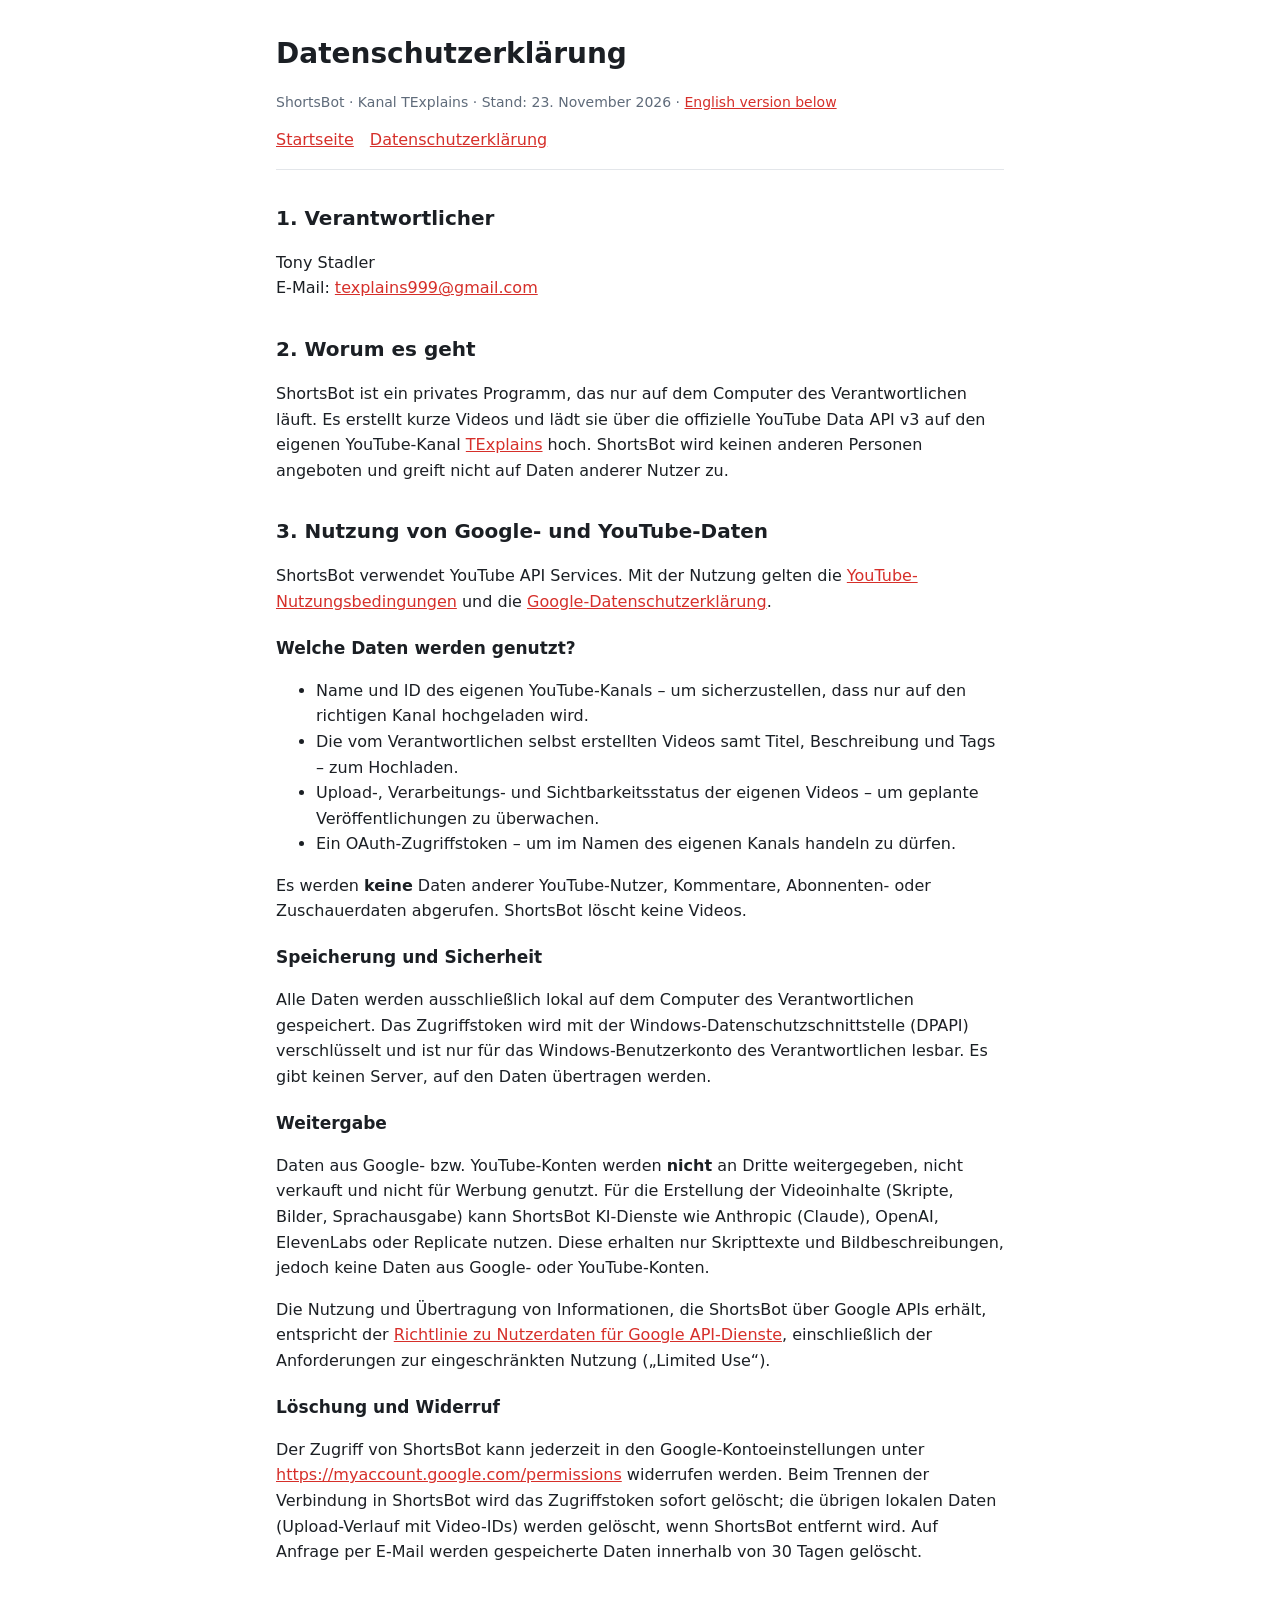
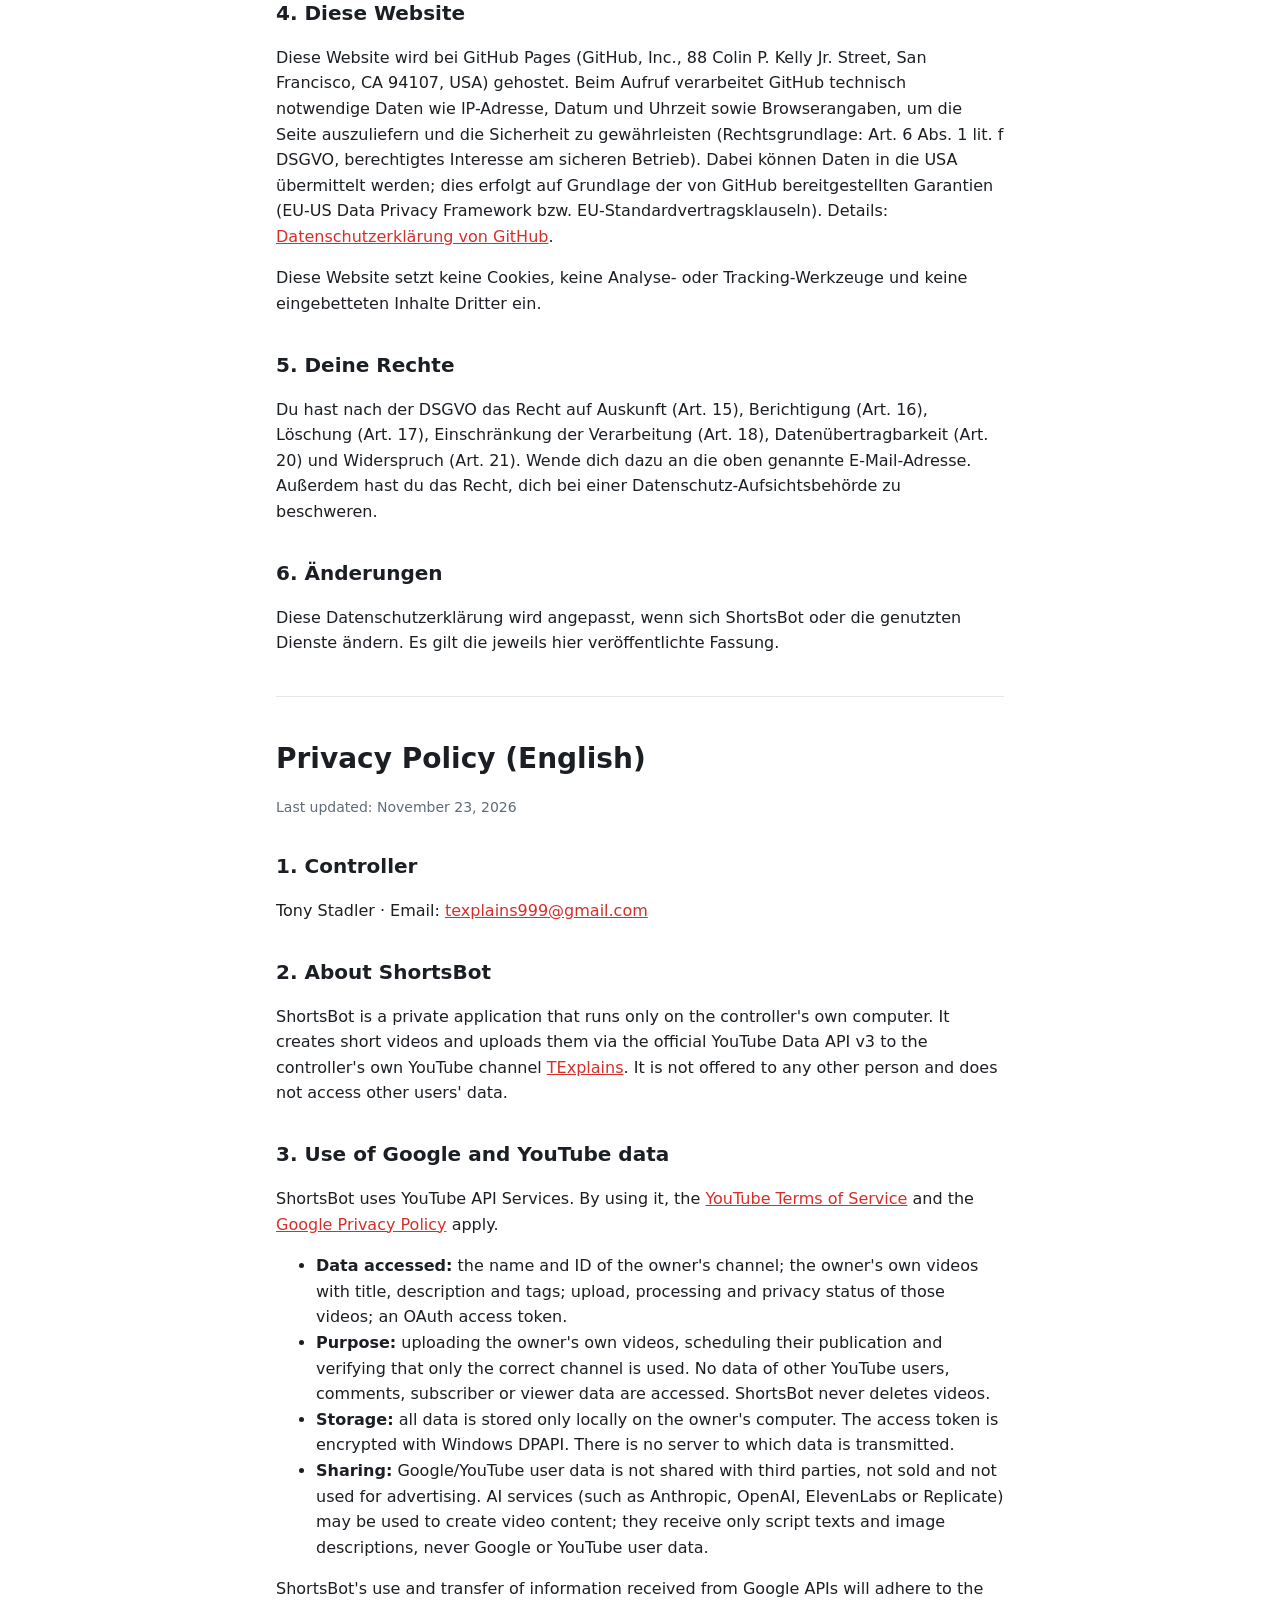
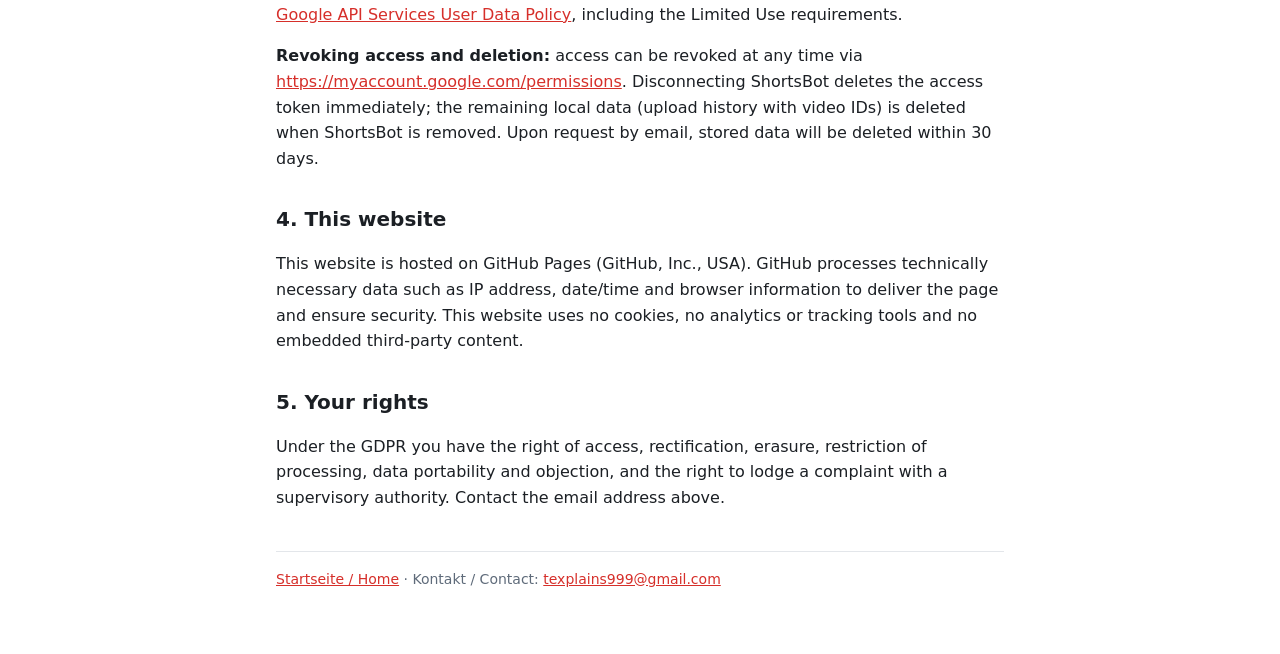
==== privacy.html @ b3c767a4 "Add files via upload" ====
<!doctype html>
<html lang="de">
<head>
<meta charset="utf-8">
<meta name="viewport" content="width=device-width, initial-scale=1">
<title>Datenschutzerklärung – ShortsBot</title>
<link rel="stylesheet" href="style.css">
</head>
<body>
<main>
  <header>
    <h1>Datenschutzerklärung</h1>
    <p class="muted">ShortsBot · Kanal TExplains · Stand: 23. November 2026 · <a href="#en">English version below</a></p>
    <nav><a href="index.html">Startseite</a><a href="privacy.html">Datenschutzerklärung</a></nav>
  </header>

  <h2>1. Verantwortlicher</h2>
  <p>Tony Stadler<br>
     E-Mail: <a href="mailto:texplains999@gmail.com">texplains999@gmail.com</a></p>

  <h2>2. Worum es geht</h2>
  <p>ShortsBot ist ein privates Programm, das nur auf dem Computer des Verantwortlichen läuft. Es erstellt kurze
     Videos und lädt sie über die offizielle YouTube Data API v3 auf den eigenen YouTube-Kanal
     <a href="https://www.youtube.com/channel/UC_Pf5hfETsshU-pBIk5iwBw">TExplains</a> hoch. ShortsBot wird keinen
     anderen Personen angeboten und greift nicht auf Daten anderer Nutzer zu.</p>

  <h2>3. Nutzung von Google- und YouTube-Daten</h2>
  <p>ShortsBot verwendet YouTube API Services. Mit der Nutzung gelten die
     <a href="https://www.youtube.com/t/terms">YouTube-Nutzungsbedingungen</a> und die
     <a href="https://policies.google.com/privacy">Google-Datenschutzerklärung</a>.</p>
  <h3>Welche Daten werden genutzt?</h3>
  <ul>
    <li>Name und ID des eigenen YouTube-Kanals – um sicherzustellen, dass nur auf den richtigen Kanal hochgeladen wird.</li>
    <li>Die vom Verantwortlichen selbst erstellten Videos samt Titel, Beschreibung und Tags – zum Hochladen.</li>
    <li>Upload-, Verarbeitungs- und Sichtbarkeitsstatus der eigenen Videos – um geplante Veröffentlichungen zu überwachen.</li>
    <li>Ein OAuth-Zugriffstoken – um im Namen des eigenen Kanals handeln zu dürfen.</li>
  </ul>
  <p>Es werden <strong>keine</strong> Daten anderer YouTube-Nutzer, Kommentare, Abonnenten- oder Zuschauerdaten
     abgerufen. ShortsBot löscht keine Videos.</p>
  <h3>Speicherung und Sicherheit</h3>
  <p>Alle Daten werden ausschließlich lokal auf dem Computer des Verantwortlichen gespeichert. Das Zugriffstoken
     wird mit der Windows-Datenschutzschnittstelle (DPAPI) verschlüsselt und ist nur für das Windows-Benutzerkonto
     des Verantwortlichen lesbar. Es gibt keinen Server, auf den Daten übertragen werden.</p>
  <h3>Weitergabe</h3>
  <p>Daten aus Google- bzw. YouTube-Konten werden <strong>nicht</strong> an Dritte weitergegeben, nicht verkauft
     und nicht für Werbung genutzt. Für die Erstellung der Videoinhalte (Skripte, Bilder, Sprachausgabe) kann
     ShortsBot KI-Dienste wie Anthropic (Claude), OpenAI, ElevenLabs oder Replicate nutzen. Diese erhalten nur
     Skripttexte und Bildbeschreibungen, jedoch keine Daten aus Google- oder YouTube-Konten.</p>
  <p>Die Nutzung und Übertragung von Informationen, die ShortsBot über Google APIs erhält, entspricht der
     <a href="https://developers.google.com/terms/api-services-user-data-policy">Richtlinie zu Nutzerdaten für
     Google API-Dienste</a>, einschließlich der Anforderungen zur eingeschränkten Nutzung („Limited Use“).</p>
  <h3>Löschung und Widerruf</h3>
  <p>Der Zugriff von ShortsBot kann jederzeit in den Google-Kontoeinstellungen unter
     <a href="https://myaccount.google.com/permissions">https://myaccount.google.com/permissions</a> widerrufen
     werden. Beim Trennen der Verbindung in ShortsBot wird das Zugriffstoken sofort gelöscht; die übrigen lokalen
     Daten (Upload-Verlauf mit Video-IDs) werden gelöscht, wenn ShortsBot entfernt wird. Auf Anfrage per E-Mail
     werden gespeicherte Daten innerhalb von 30 Tagen gelöscht.</p>

  <h2>4. Diese Website</h2>
  <p>Diese Website wird bei GitHub Pages (GitHub, Inc., 88 Colin P. Kelly Jr. Street, San Francisco, CA 94107, USA)
     gehostet. Beim Aufruf verarbeitet GitHub technisch notwendige Daten wie IP-Adresse, Datum und Uhrzeit sowie
     Browserangaben, um die Seite auszuliefern und die Sicherheit zu gewährleisten (Rechtsgrundlage: Art. 6 Abs. 1
     lit. f DSGVO, berechtigtes Interesse am sicheren Betrieb). Dabei können Daten in die USA übermittelt werden;
     dies erfolgt auf Grundlage der von GitHub bereitgestellten Garantien (EU-US Data Privacy Framework bzw.
     EU-Standardvertragsklauseln). Details:
     <a href="https://docs.github.com/de/site-policy/privacy-policies/github-general-privacy-statement">Datenschutzerklärung von GitHub</a>.</p>
  <p>Diese Website setzt keine Cookies, keine Analyse- oder Tracking-Werkzeuge und keine eingebetteten Inhalte Dritter ein.</p>

  <h2>5. Deine Rechte</h2>
  <p>Du hast nach der DSGVO das Recht auf Auskunft (Art. 15), Berichtigung (Art. 16), Löschung (Art. 17),
     Einschränkung der Verarbeitung (Art. 18), Datenübertragbarkeit (Art. 20) und Widerspruch (Art. 21).
     Wende dich dazu an die oben genannte E-Mail-Adresse. Außerdem hast du das Recht, dich bei einer
     Datenschutz-Aufsichtsbehörde zu beschweren.</p>

  <h2>6. Änderungen</h2>
  <p>Diese Datenschutzerklärung wird angepasst, wenn sich ShortsBot oder die genutzten Dienste ändern.
     Es gilt die jeweils hier veröffentlichte Fassung.</p>

  <hr>

  <section id="en" lang="en">
  <h1>Privacy Policy (English)</h1>
  <p class="muted">Last updated: November 23, 2026</p>

  <h2>1. Controller</h2>
  <p>Tony Stadler · Email: <a href="mailto:texplains999@gmail.com">texplains999@gmail.com</a></p>

  <h2>2. About ShortsBot</h2>
  <p>ShortsBot is a private application that runs only on the controller's own computer. It creates short videos and
     uploads them via the official YouTube Data API v3 to the controller's own YouTube channel
     <a href="https://www.youtube.com/channel/UC_Pf5hfETsshU-pBIk5iwBw">TExplains</a>. It is not offered to any other
     person and does not access other users' data.</p>

  <h2>3. Use of Google and YouTube data</h2>
  <p>ShortsBot uses YouTube API Services. By using it, the
     <a href="https://www.youtube.com/t/terms">YouTube Terms of Service</a> and the
     <a href="https://policies.google.com/privacy">Google Privacy Policy</a> apply.</p>
  <ul>
    <li><strong>Data accessed:</strong> the name and ID of the owner's channel; the owner's own videos with title,
        description and tags; upload, processing and privacy status of those videos; an OAuth access token.</li>
    <li><strong>Purpose:</strong> uploading the owner's own videos, scheduling their publication and verifying that
        only the correct channel is used. No data of other YouTube users, comments, subscriber or viewer data are
        accessed. ShortsBot never deletes videos.</li>
    <li><strong>Storage:</strong> all data is stored only locally on the owner's computer. The access token is
        encrypted with Windows DPAPI. There is no server to which data is transmitted.</li>
    <li><strong>Sharing:</strong> Google/YouTube user data is not shared with third parties, not sold and not used
        for advertising. AI services (such as Anthropic, OpenAI, ElevenLabs or Replicate) may be used to create
        video content; they receive only script texts and image descriptions, never Google or YouTube user data.</li>
  </ul>
  <p>ShortsBot's use and transfer of information received from Google APIs will adhere to the
     <a href="https://developers.google.com/terms/api-services-user-data-policy">Google API Services User Data
     Policy</a>, including the Limited Use requirements.</p>
  <p><strong>Revoking access and deletion:</strong> access can be revoked at any time via
     <a href="https://myaccount.google.com/permissions">https://myaccount.google.com/permissions</a>. Disconnecting
     ShortsBot deletes the access token immediately; the remaining local data (upload history with video IDs) is
     deleted when ShortsBot is removed. Upon request by email, stored data will be deleted within 30 days.</p>

  <h2>4. This website</h2>
  <p>This website is hosted on GitHub Pages (GitHub, Inc., USA). GitHub processes technically necessary data such as
     IP address, date/time and browser information to deliver the page and ensure security. This website uses no
     cookies, no analytics or tracking tools and no embedded third-party content.</p>

  <h2>5. Your rights</h2>
  <p>Under the GDPR you have the right of access, rectification, erasure, restriction of processing, data portability
     and objection, and the right to lodge a complaint with a supervisory authority. Contact the email address above.</p>
  </section>

  <footer>
    <a href="index.html">Startseite / Home</a> · Kontakt / Contact: <a href="mailto:texplains999@gmail.com">texplains999@gmail.com</a>
  </footer>
</main>
</body>
</html>
---- style.css ----
:root { --bg:#ffffff; --text:#1b1f24; --muted:#5f6b7a; --line:#e3e6ea; --accent:#d62f2a; }
@media (prefers-color-scheme: dark) { :root { --bg:#121519; --text:#e8eaed; --muted:#9aa4b1; --line:#2b3139; } }
* { box-sizing: border-box; }
body { margin:0; background:var(--bg); color:var(--text); font:16px/1.6 "Segoe UI", system-ui, -apple-system, sans-serif; }
main { max-width: 760px; margin: 0 auto; padding: 32px 16px 64px; }
header { border-bottom:1px solid var(--line); padding-bottom:16px; margin-bottom:24px; }
h1 { font-size: 28px; margin: 0 0 4px; }
h2 { font-size: 20px; margin: 32px 0 8px; }
h3 { font-size: 17px; margin: 20px 0 6px; }
p, li { color: var(--text); }
.muted { color: var(--muted); font-size: 14px; }
a { color: var(--accent); }
nav a { margin-right: 16px; }
footer { border-top:1px solid var(--line); margin-top:40px; padding-top:16px; font-size:14px; color:var(--muted); }
hr { border:0; border-top:1px solid var(--line); margin:40px 0; }
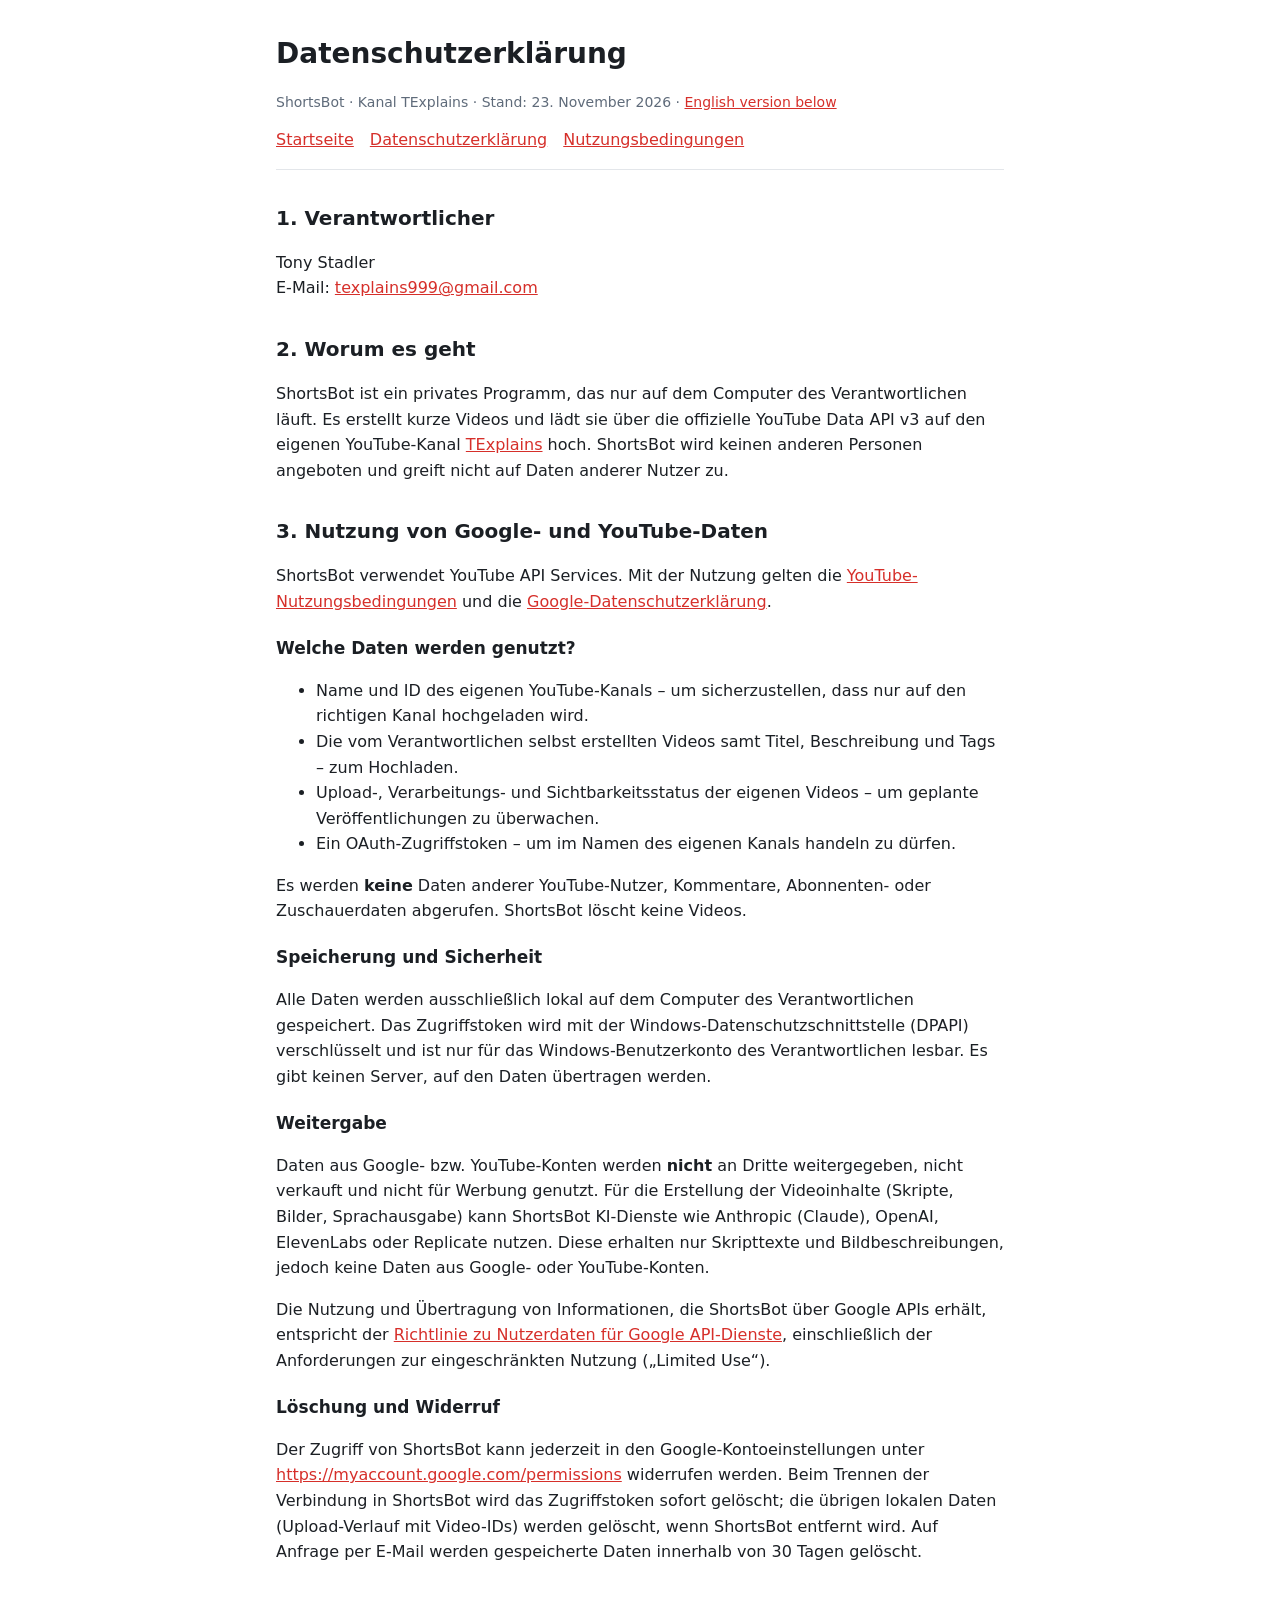
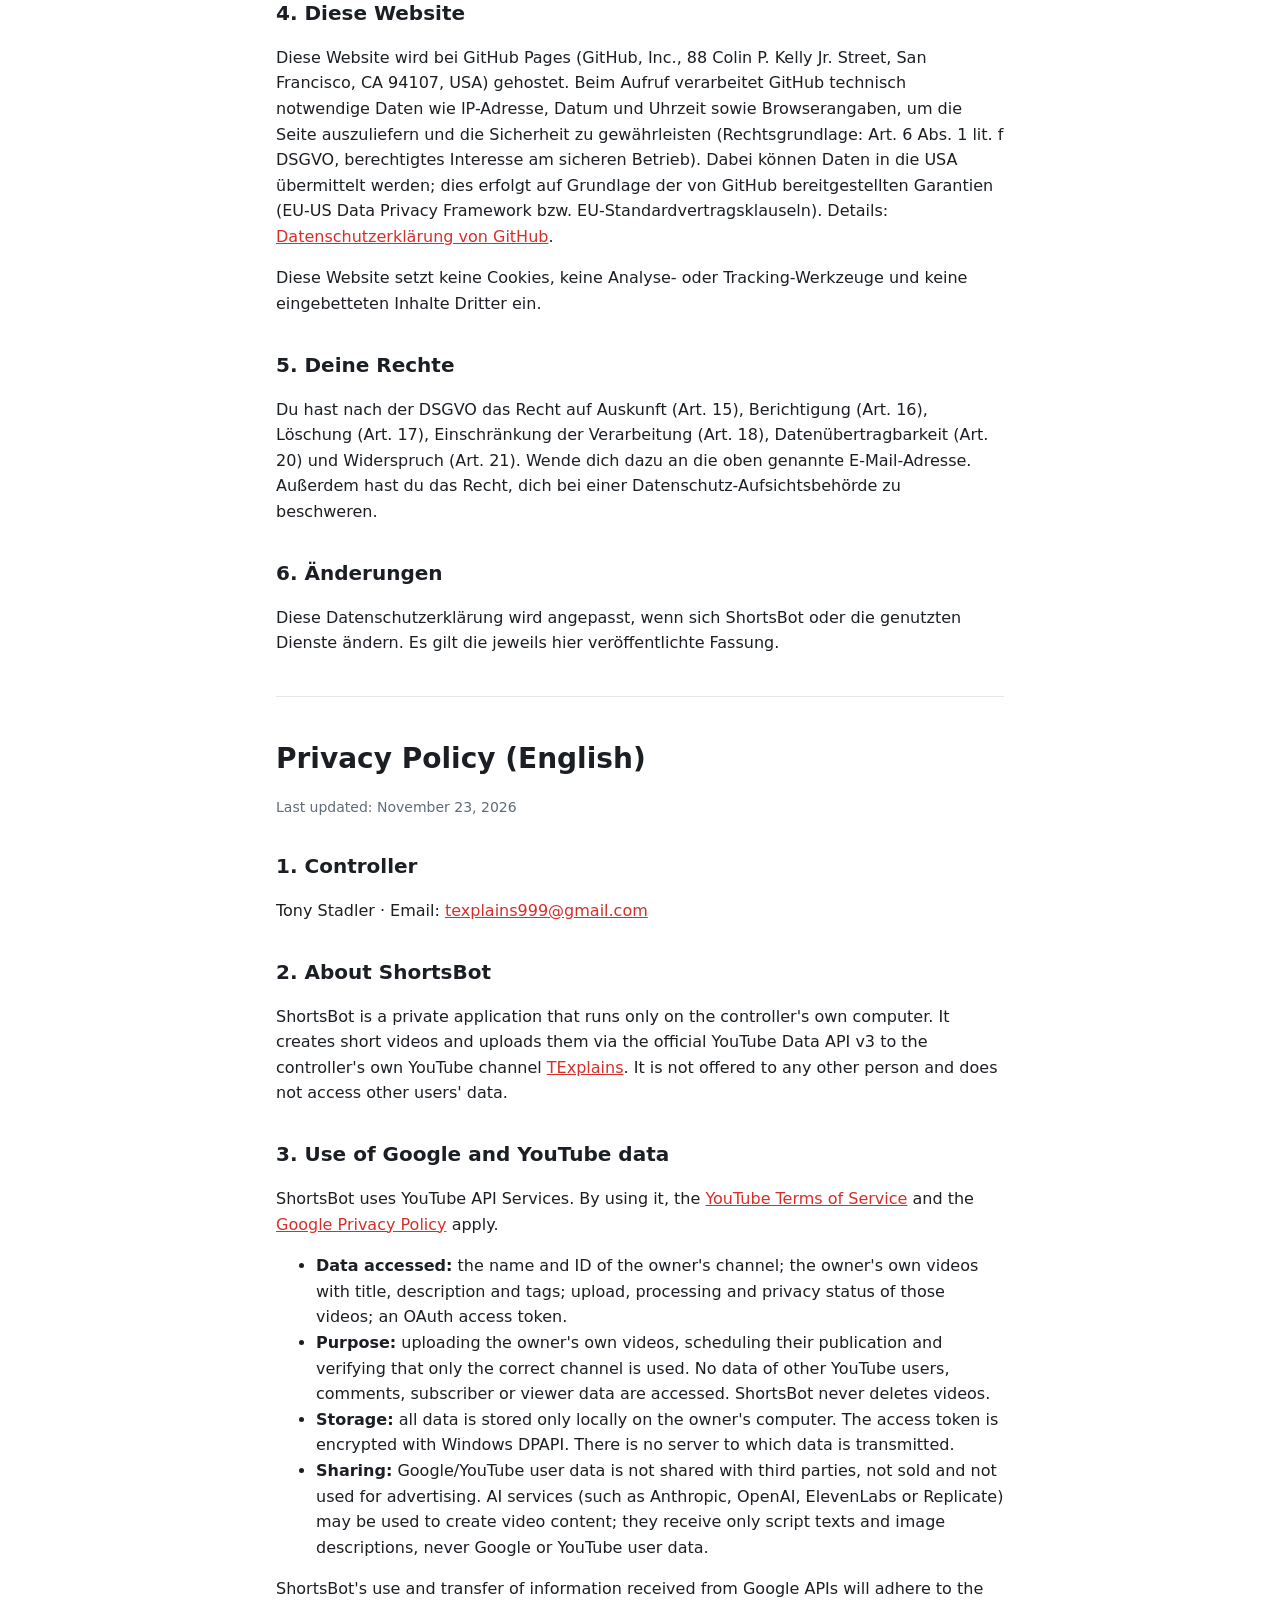
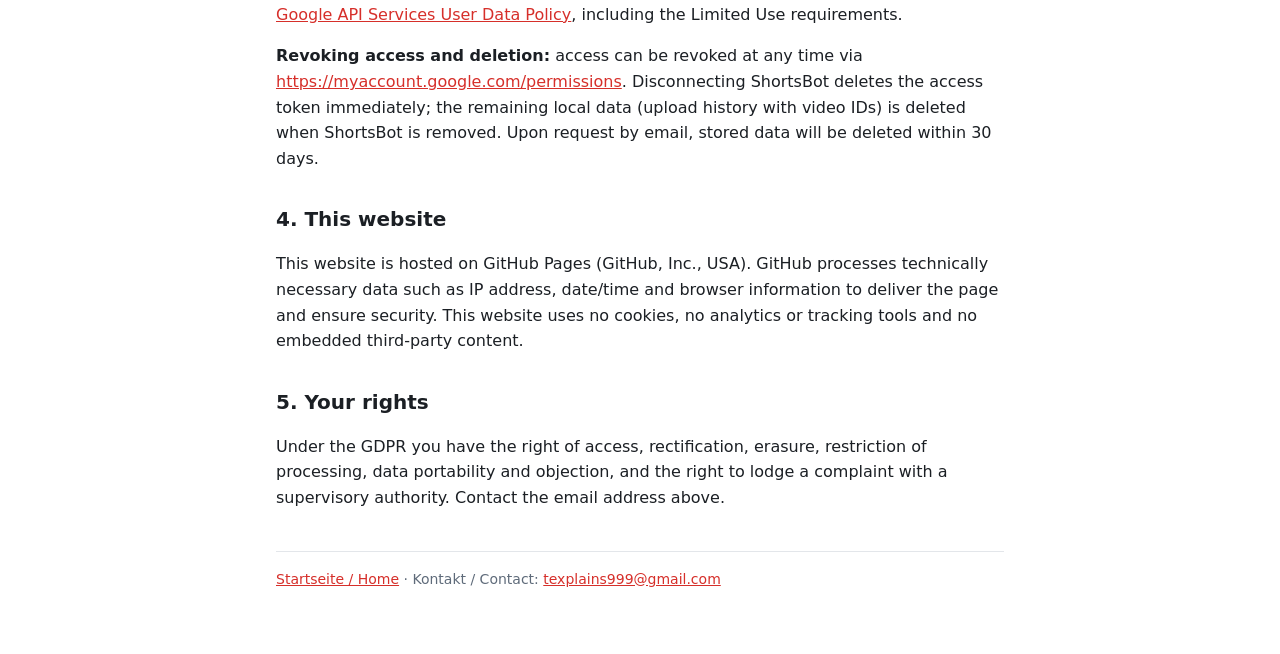
==== commit 87e97ef7: "Add files via upload" ====
--- a/privacy.html
+++ b/privacy.html
@@ -11,7 +11,7 @@
   <header>
     <h1>Datenschutzerklärung</h1>
     <p class="muted">ShortsBot · Kanal TExplains · Stand: 23. November 2026 · <a href="#en">English version below</a></p>
-    <nav><a href="index.html">Startseite</a><a href="privacy.html">Datenschutzerklärung</a></nav>
+    <nav><a href="index.html">Startseite</a><a href="privacy.html">Datenschutzerklärung</a><a href="terms.html">Nutzungsbedingungen</a></nav>
   </header>
 
   <h2>1. Verantwortlicher</h2>
--- a/style.css
+++ b/style.css
@@ -12,4 +12,6 @@
 a { color: var(--accent); }
 nav a { margin-right: 16px; }
 footer { border-top:1px solid var(--line); margin-top:40px; padding-top:16px; font-size:14px; color:var(--muted); }
+.yt-badge { display:flex; gap:14px; align-items:center; border:1px solid var(--line); border-radius:10px; padding:12px 16px; margin:8px 0 16px; }
+.yt-mark { display:inline-flex; align-items:center; justify-content:center; width:44px; height:30px; border-radius:8px; background:#ff0000; color:#fff; font-size:14px; flex:none; }
 hr { border:0; border-top:1px solid var(--line); margin:40px 0; }
